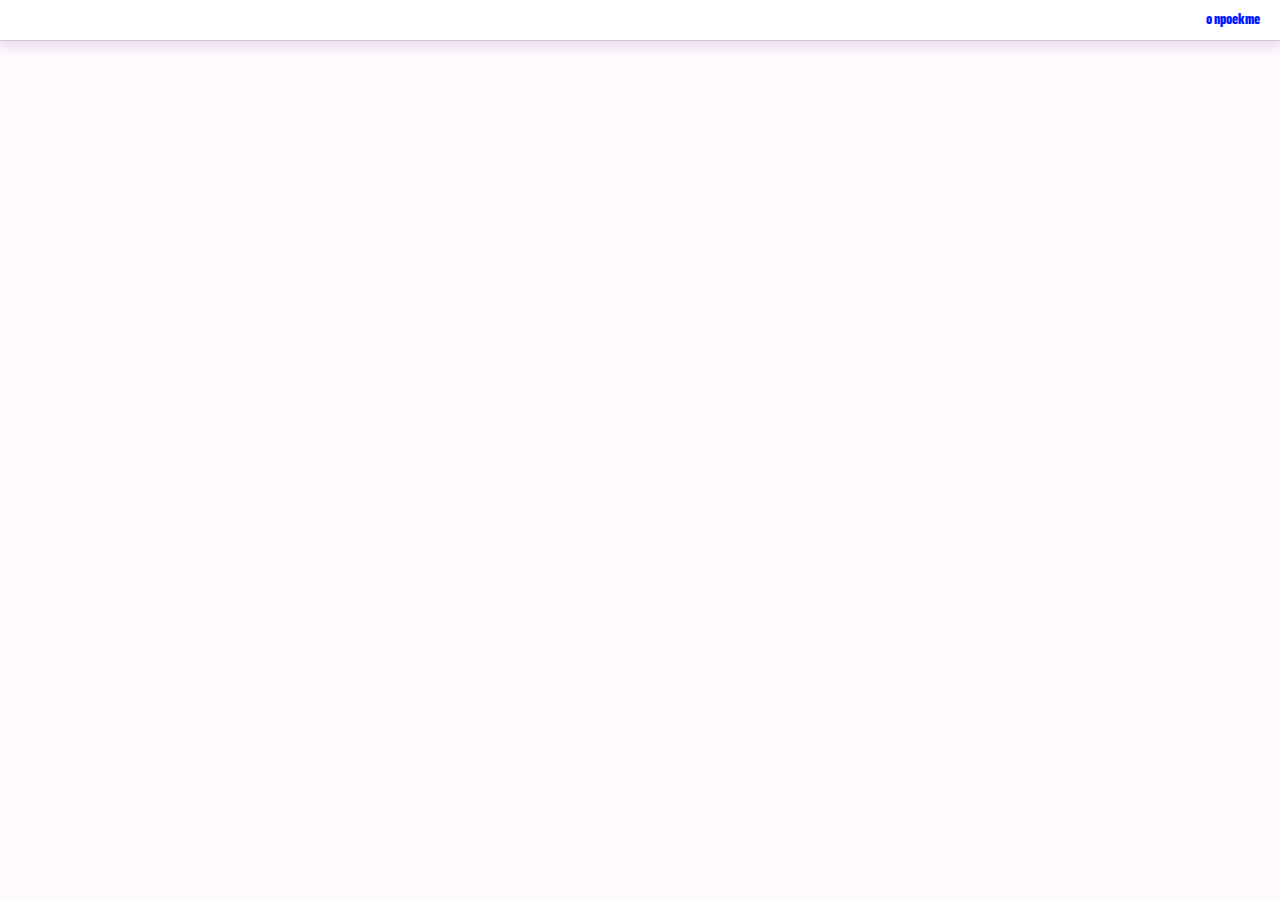
==== about.html @ cbbe0f46 "addfonts" ====
<!DOCTYPE html>
<html lang="en">
<head>
    <meta charset="UTF-8">
    <meta name="viewport" content="width=device-width, initial-scale=1.0">
    <title>Document</title>
    <link rel="stylesheet" href="./css/style.css">
</head>
<body>
    <div class="menubar">
        <a class="mimg" href="./index.html">
            <img class="menuimg" src="https://img.icons8.com/doodle/96/star--v1.png" alt="">
        </a>
        <a class="about" href="./about.html"> o проекте </a>
    </div>
    
</body>
</html>
---- css/style.css ----
@import "reset.css";
@import "fonts.css";
@import "content.css";
@import "nav.css";
@import "index.css";
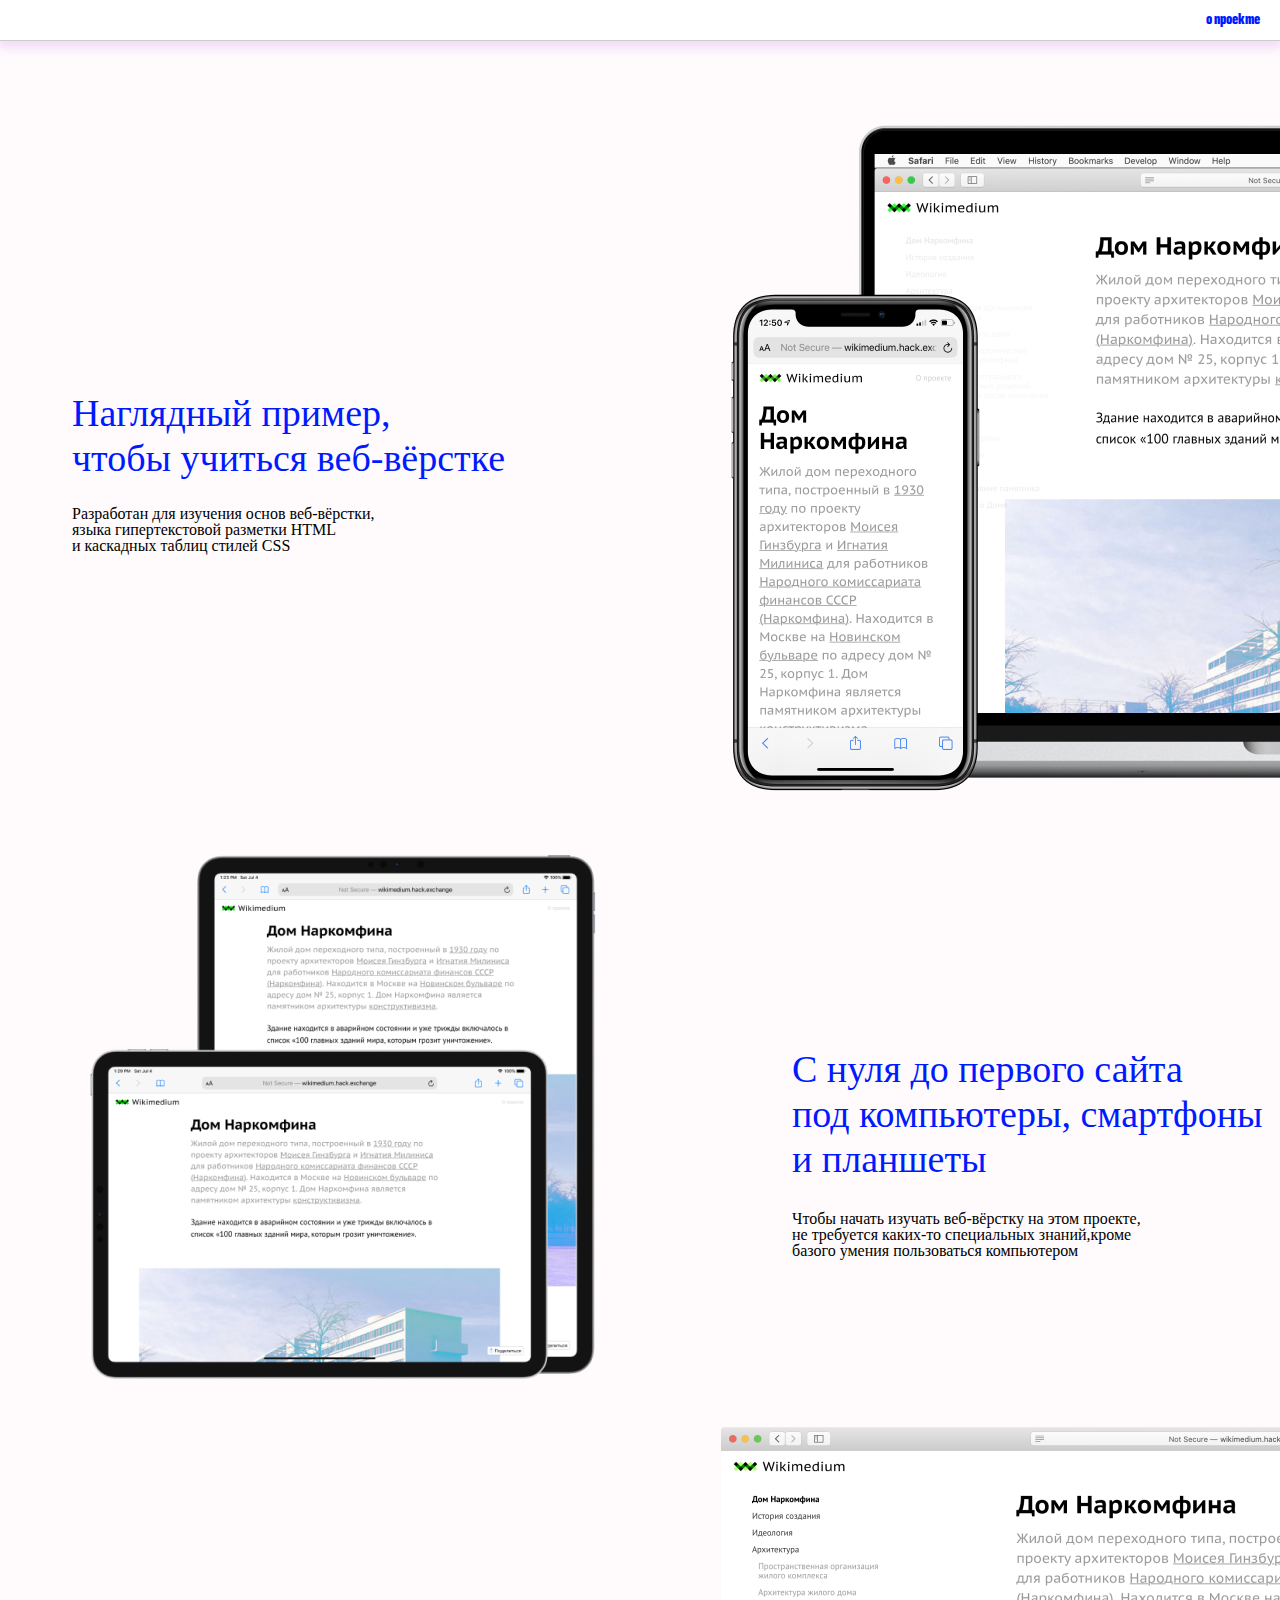
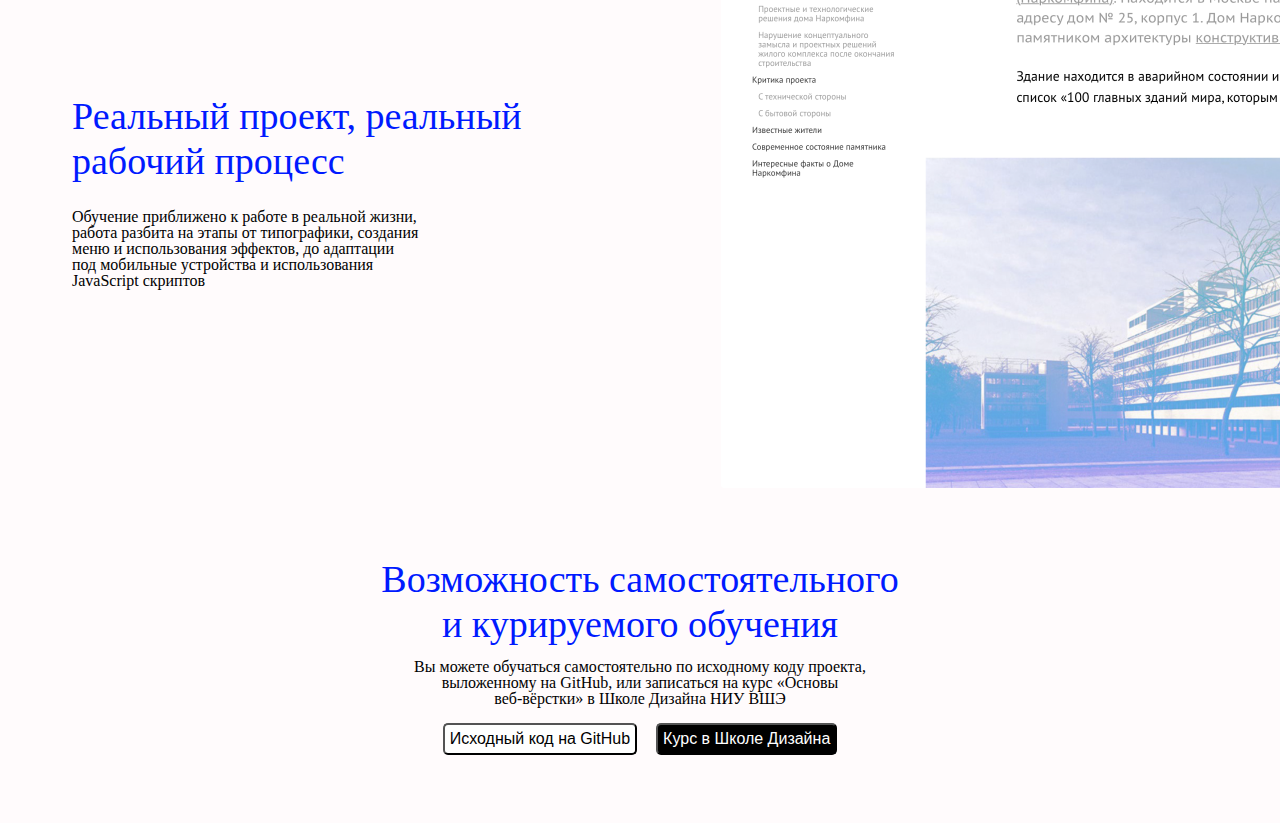
==== commit ceac5a33: "about_html_css" ====
--- a/about.html
+++ b/about.html
@@ -13,6 +13,80 @@
         </a>
         <a class="about" href="./about.html"> o проекте </a>
     </div>
+
+    <section class="main">
+
+        <div class="block1">
+            <div class="block1_text">
+                <h1>
+                Наглядный пример,<br>
+                чтобы учиться веб-вёрстке
+                </h1>
+                <p>
+                Разработан для изучения основ веб-вёрстки,<br>
+                языка гипертекстовой разметки HTML <br>
+                и каскадных таблиц стилей CSS
+                </p>
+            </div>
+
+            <div class="block1_img">
+                <img src="./img/block1.png" alt="">
+            </div>
+        </div>
+
+        <div class="block2">
+            <div class="block1_img">
+                <img src="./img/block2.png" alt="">
+            </div>
+            <div class="block1_text">
+                <h1>
+                    С нуля до первого сайта <br>
+                    под компьютеры, смартфоны <br>
+                    и планшеты
+                </h1>
+                <p>
+                    Чтобы начать изучать веб-вёрстку на этом проекте, 
+                    <br> не требуется каких-то специальных знаний,кроме 
+                    <br> базого умения пользоваться компьютером
+                </p>
+            </div>
+        </div>
+
+        <div class="block3">
+            <div class="block1_text">
+                <h1>
+                Реальный проект, реальный <br>
+                рабочий процесс
+                </h1>
+                <p>
+                Обучение приближено к работе в реальной жизни, <br>
+                работа разбита на этапы от типографики, создания <br>
+                меню и использования эффектов, до адаптации  <br>
+                под мобильные устройства и использования <br>
+                JavaScript скриптов
+                </p>
+            </div>
+
+            <div class="block1_img">
+                <img src="./img/block3.png" alt="">
+            </div>
+        </div>
+
+        <footer>
+            <div class="footer_text">
+                <h1>Возможность самостоятельного <br>
+                    и курируемого обучения</h1>
+                <p>Вы можете обучаться самостоятельно по исходному коду проекта, <br>
+                    выложенному на GitHub, или записаться на курс «Основы <br>
+                    веб-вёрстки» в Школе Дизайна НИУ ВШЭ</p>
+            </div>
+            <div class="buttons">
+                <a href="https://github.com/nonitut/Clean" target="_blank"><button class="button1">Исходный код на GitHub</button></a>
+                <a href="https://design.hse.ru/ma/program/design" target="_blank"><button class="button2">Курс в Школе Дизайна</button></a>
+            </div>
+        </footer>
+
+    </section>
     
 </body>
 </html>--- a/css/style.css
+++ b/css/style.css
@@ -2,4 +2,5 @@
 @import "fonts.css";
 @import "content.css";
 @import "nav.css";
-@import "index.css";+@import "index.css";
+@import "about.css";